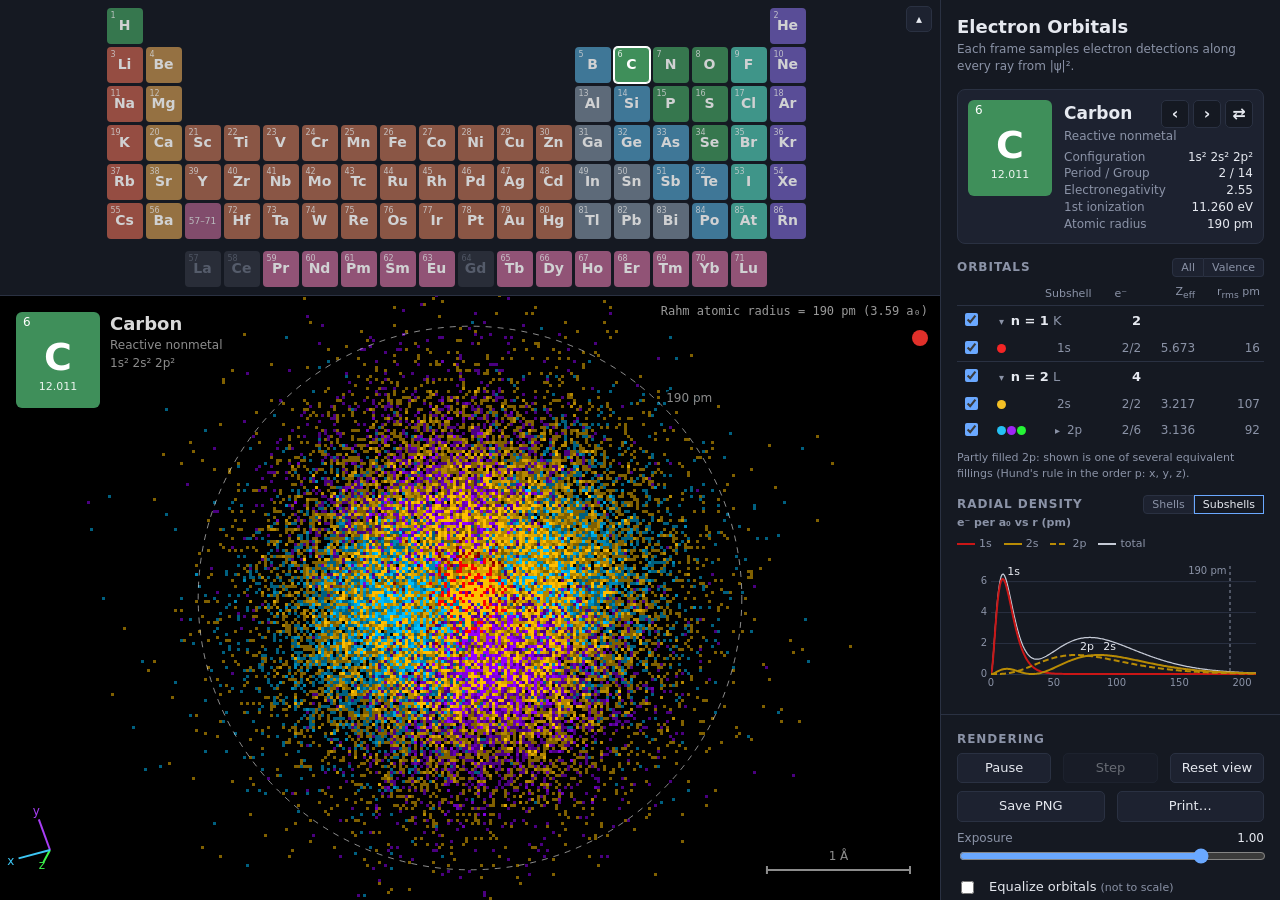
==== index.html @ 96d7a5a1 "Add a print page: the view on white, boxed, with notes space and details The Print… button (or p) op" ====
<!DOCTYPE html>
<html lang="en">
<head>
  <meta charset="utf-8">
  <meta name="viewport" content="width=device-width, initial-scale=1">
  <title>Electron Orbitals</title>
  <link rel="stylesheet" href="css/categories.css">
  <link rel="stylesheet" href="css/style.css">
</head>
<body>
  <main id="stage">
    <nav id="ptable" class="ptable" aria-label="Periodic table"></nav>
    <div id="recbar" class="recbar" hidden aria-label="Video rendering"></div>
    <div id="view">
      <canvas id="gl"></canvas>
      <canvas id="overlay"></canvas>
      <button id="rec-dot" class="rec-dot" title="Render a video" aria-label="Render a video" aria-pressed="false"></button>
      <div id="error" hidden></div>
    </div>
  </main>

  <aside id="panel">
    <header>
      <h1>Electron Orbitals</h1>
      <p class="sub">Each frame samples electron detections along every ray from |ψ|².</p>
    </header>

    <section id="element-card" class="card"></section>

    <section>
      <div class="h2-row">
        <h2>Orbitals</h2>
        <div class="seg">
          <button id="show-all" title="Show every orbital">All</button>
          <button id="show-valence" title="Show only the outer shell (and an open d subshell)">Valence</button>
        </div>
      </div>
      <table id="legend">
        <thead>
          <tr><th></th><th></th><th>Subshell</th><th>e⁻</th><th class="num">Z<sub>eff</sub></th><th class="num" title="RMS radius √⟨r²⟩">r<sub>rms</sub> pm</th></tr>
        </thead>
        <tbody></tbody>
      </table>
      <p id="fill-note" class="note" hidden></p>
    </section>

    <section>
      <div class="h2-row">
        <h2>Radial density <span class="h2-unit">e⁻ per a₀ vs r (pm)</span></h2>
        <div class="seg">
          <button id="radial-shells" title="One curve per shell n">Shells</button>
          <button id="radial-subshells" title="One curve per subshell">Subshells</button>
          <button id="radial-compare" title="Total radial density of both atoms" hidden>A vs B</button>
        </div>
      </div>
      <div id="radial-legend" class="radial-legend"></div>
      <div class="radial-wrap">
        <canvas id="radial" role="img"
                aria-label="Radial electron density of each subshell and the total versus distance from the nucleus"></canvas>
        <div id="radial-tip" class="radial-tip" hidden></div>
      </div>
    </section>

    <section class="controls">
      <h2>Rendering</h2>
      <div class="row buttons">
        <button id="pause">Pause</button>
        <button id="step">Step</button>
        <button id="reset-view">Reset view</button>
      </div>
      <div class="row buttons">
        <button id="save-png" title="Download the current frame (with the overlay if shown) as a PNG (s)">Save PNG</button>
        <button id="print-page" title="Open a printable page: this view on white, boxed, with space for notes and the element details (p)">Print…</button>
      </div>
      <label class="slider">
        <span>Exposure <output id="exposure-val"></output></span>
        <input id="exposure" type="range" min="0" max="100" step="0.5"
               title="Mean detections per pixel per frame (if the whole atom were in view)">
      </label>
      <label class="row" title="Scale each orbital so its peak expected count is the same. Brightens the outer orbitals relative to the dense 1s core (relative densities are no longer to scale).">
        <input type="checkbox" id="equalize"> Equalize orbitals <span class="hint">(not to scale)</span>
      </label>
      <label class="row" title="Use the same scale for every element (sized to the largest atom) so atom sizes can be compared.">
        <input type="checkbox" id="fixed-scale"> Fixed scale <span class="hint">(compare sizes)</span>
      </label>
      <label class="row" title="Show only the half of the electron cloud behind a plane through the nucleus, parallel to the screen (at double brightness). Rotate the atom to see its depth structure. (c)">
        <input type="checkbox" id="cut"> Cut away front half <span class="hint">(behind the nucleus)</span>
      </label>
      <div class="row" title="Nearest (default) shows only the orbital whose detection is nearest to you, like an opaque surface (with the cut-away: the cloud just behind the cut). Blend mixes the colours of every orbital detected along a line of sight. (n)">
        <span>Colour</span>
        <label><input type="radio" name="colourmode" value="nearest"> Nearest</label>
        <label><input type="radio" name="colourmode" value="blend"> Blend</label>
      </div>
      <label class="slider">
        <span>Counts for full brightness <output id="kmax-val"></output></span>
        <input id="kmax" type="range" min="1" max="20" step="0.5">
      </label>
      <label class="slider">
        <span>Tone gamma <output id="gamma-val"></output></span>
        <input id="gamma" type="range" min="0.2" max="1.5" step="0.05"
               title="brightness = (count / full)^gamma; lower lifts single detections">
      </label>
      <div class="row">
        <span>Background</span>
        <label><input type="radio" name="bgmode" value="dark"> Dark</label>
        <label><input type="radio" name="bgmode" value="white"> White</label>
      </div>
      <div class="row" title="Noise resolution. Full renders one sample per device pixel; Half renders at half resolution with crisp 2x2 grains. Auto drops resolution only if frames are slow.">
        <span>Resolution</span>
        <label><input type="radio" name="resmode" value="auto"> Auto</label>
        <label><input type="radio" name="resmode" value="full"> Full</label>
        <label><input type="radio" name="resmode" value="half"> Half</label>
      </div>
      <div id="perf" class="perf" aria-live="off"></div>
      <div class="row">
        <label title="seed = frame number"><input type="checkbox" id="debug-seed"> Debug seed</label>
        <label><input type="checkbox" id="show-overlay"> Overlay</label>
      </div>
    </section>

    <footer>
      <p>Drag to rotate · scroll to zoom · ←/→ change element · space pause · r reset · s save PNG · c cut away · n nearest / blend colour.
      Shift-click (or long-press) an element to compare it side by side.</p>
      <p>Hydrogen-like orbitals with Clementi–Raimondi Z<sub>eff</sub>; fixed orientation.</p>
      <p class="links">
        <a href="https://github.com/donniet/electron_orbitals_webgl#readme" target="_blank" rel="noopener">About, data sources and limits</a> ·
        <a href="https://github.com/donniet/electron_orbitals_webgl" target="_blank" rel="noopener">Source code</a> (AGPL-3.0)
      </p>
    </footer>
  </aside>

  <script type="module" src="js/main.js"></script>
</body>
</html>
---- css/categories.css ----
/* Periodic-table category colours, shared by the app and the print page.
   js/tile.js reads them (--cat-<slug>) to draw element tiles. */
:root {
  --cat-reactive-nonmetal: #3f8f5a;
  --cat-noble-gas: #6b5bb5;
  --cat-alkali-metal: #b55b4a;
  --cat-alkaline-earth-metal: #b5884a;
  --cat-metalloid: #4a8fb5;
  --cat-halogen: #4ab5a3;
  --cat-lanthanide: #b0628c;
  --cat-post-transition-metal: #6f7f8f;
  --cat-transition-metal: #a8664e;
}
---- css/style.css ----
/* Category colours (--cat-*) live in categories.css. */
:root {
  --bg: #0b0d12;
  --panel: #151922;
  --panel-2: #1d2230;
  --fg: #e6e9f0;
  --muted: #8b93a7;
  --accent: #6aa8ff;
  --border: #2a3142;
}

* { box-sizing: border-box; }

html, body {
  margin: 0;
  height: 100%;
  background: var(--bg);
  color: var(--fg);
  font: 14px/1.4 system-ui, -apple-system, "Segoe UI", sans-serif;
}

body {
  display: flex;
  overflow: hidden;
}

/* ---------------------------------------------------------------- stage */
#stage {
  flex: 1;
  min-width: 0;
  display: flex;
  flex-direction: column;
  background: var(--bg);
}
#view {
  position: relative;
  overflow: hidden;
  flex: 1;
  min-height: 0;
  background: #000;
}
body.mode-white #view { background: #fff; }

#view canvas {
  position: absolute;
  inset: 0;
  width: 100%;
  height: 100%;
  display: block;
}
#gl { cursor: grab; touch-action: none; }
#gl.dragging { cursor: grabbing; }
#overlay { pointer-events: none; }

#error {
  position: absolute;
  inset: 40% 10% auto;
  padding: 16px;
  background: #3a1d1d;
  border: 1px solid #a33;
  white-space: pre-wrap;
  font-family: ui-monospace, monospace;
}

/* ---------------------------------------------------------------- panel */
#panel {
  width: 340px;
  flex: none;
  overflow-y: auto;
  background: var(--panel);
  border-left: 1px solid var(--border);
  padding: 14px 16px;
  display: flex;
  flex-direction: column;
  gap: 14px;
}

h1 { font-size: 18px; margin: 0; }
h2 {
  font-size: 12px;
  text-transform: uppercase;
  letter-spacing: 0.08em;
  color: var(--muted);
  margin: 0 0 6px;
}
.sub { margin: 2px 0 0; color: var(--muted); font-size: 12px; }

footer { color: var(--muted); font-size: 11px; margin-top: auto; }
footer p { margin: 0 0 4px; }
footer a { color: var(--accent); }

/* Rendering controls, set apart from the physical data above by a
   full-width divider (bleeds through the panel's 16px side padding). */
.controls {
  border-top: 1px solid var(--border);
  margin: 4px -16px 0;
  padding: 16px 16px 0;
}

/* ---------------------------------------------------------------- recording */
/* Red dot over the view (top-right, below the radius label). It blinks while
   the recording controls are open and is hidden while a video renders. */
.rec-dot {
  position: absolute; top: 34px; right: 12px; z-index: 1;
  width: 16px; height: 16px; padding: 0;
  border: 0; border-radius: 50%;
  background: #e0302a; cursor: pointer;
}
.rec-dot:hover { transform: scale(1.15); }
.rec-dot:disabled { opacity: 0.35; cursor: not-allowed; transform: none; }
.rec-dot[hidden] { display: none; }
.rec-dot.blink { animation: rec-blink 1s steps(2, jump-none) infinite; }
@keyframes rec-blink { 50% { opacity: 0.25; } }
@media (prefers-reduced-motion: reduce) { .rec-dot.blink { animation: none; outline: 2px solid #e0302a; outline-offset: 2px; } }

/* Recording controls: take the periodic-table strip's place, at the height
   of the collapsed strip (set from JS: it depends on the layout). Compact
   controls wrap onto two rows where they fit; otherwise (.one-row, narrow
   screens) they stay on one row that scrolls sideways. */
.ptable[hidden] { display: none; }
.recbar {
  display: flex; flex-wrap: wrap; align-items: center; align-content: center; gap: 4px 14px;
  padding: 4px 10px; overflow: hidden;
  background: var(--panel); border-bottom: 1px solid var(--border);
  font-size: 12px;
}
.recbar > * { flex: none; }
.recbar.one-row { flex-wrap: nowrap; overflow-x: auto; overflow-y: hidden; white-space: nowrap; }
/* ...with the action buttons pinned to the right edge, so Record / Close /
   Cancel stay reachable while the other controls scroll beneath them. */
.recbar.one-row .rb-actions {
  position: sticky; right: -10px; z-index: 1;
  margin-right: -10px; padding: 0 10px 0 12px;
  background: linear-gradient(to right, transparent, var(--panel) 10px);
}
.recbar[hidden] { display: none; }
.recbar .rb-title { font-weight: 600; }
.recbar .rb-title::before { content: '●'; color: #e0302a; margin-right: 6px; }
.recbar .rb-field { display: flex; align-items: center; gap: 5px; }
.recbar .rb-field > span:first-child { color: var(--muted); }
.recbar .rb-radios { display: inline-flex; gap: 8px; align-items: center; }
.recbar .rb-radios input { margin: 0 2px 0 0; }
.recbar .rb-muted { color: var(--muted); }
.recbar .rb-warn { color: #f0a050; }
.recbar .rb-num { width: 4.5em; }
.recbar select, .recbar input[type=number] {
  background: var(--panel-2); color: var(--fg); border: 1px solid var(--border);
  border-radius: 4px; padding: 1px 3px; font: inherit;
}
.recbar .rb-actions { display: inline-flex; gap: 6px; margin-left: auto; }
.recbar button, .recbar .rb-download {
  background: var(--panel-2); color: var(--fg); border: 1px solid var(--border);
  border-radius: 5px; padding: 2px 9px; font: inherit; cursor: pointer; text-decoration: none;
}
.recbar button:hover:not(:disabled), .recbar .rb-download:hover { border-color: var(--accent); }
.recbar button:disabled { opacity: 0.4; cursor: default; }
.recbar .rb-primary { border-color: var(--accent); }
.recbar progress { flex: 1 1 auto; min-width: 120px; height: 10px; accent-color: #e0302a; }

/* ---------------------------------------------------------------- periodic table */
.ptable {
  display: grid;
  grid-template-columns: repeat(18, minmax(0, 36px));
  justify-content: center;
  gap: 3px;
  padding: 8px 40px 8px 12px;
  position: relative;
  border-bottom: 1px solid var(--border);
  background: var(--panel);
}
.pt-cell {
  position: relative;
  aspect-ratio: 1;
  border: 1px solid transparent;
  border-radius: 4px;
  color: #fff;
  cursor: pointer;
  padding: 0;
  font: inherit;
  opacity: 0.8;
}
.pt-cell:hover { opacity: 1; }
.pt-cell.active { opacity: 1; border-color: #fff; box-shadow: 0 0 0 1px #fff; }
.pt-cell.second { opacity: 1; border: 1px dashed #fff; }   /* side-by-side comparison atom */
.pt-cell[data-badge]::after {               /* A / B badges while comparing */
  content: attr(data-badge);
  position: absolute; top: -6px; right: -6px; z-index: 1;
  width: 14px; height: 14px; border-radius: 50%;
  background: #fff; color: #111;
  font: 700 9px/14px system-ui, sans-serif; text-align: center;
}
.pt-cell { -webkit-touch-callout: none; user-select: none; -webkit-user-select: none; }
.ptable.picking .pt-cell:not(.unsupported):not(.peek):not(.active) { outline: 1px solid var(--accent); }
.pick-hint {
  position: absolute; top: 6px; right: 40px;
  padding: 3px 8px; border-radius: 4px;
  background: var(--accent); color: #0b0d12; font: 600 11px system-ui, sans-serif;
  pointer-events: none;
}
.pick-hint[hidden] { display: none; }
.stepper .step.on { border-color: var(--accent); color: var(--accent); }
/* comparison card */
.card.cmp { display: block; }
.cmp-head { display: flex; align-items: flex-start; gap: 10px; }
.cmp-atom { position: relative; flex: 1; min-width: 0; display: flex; flex-direction: column; gap: 2px; }
.cmp-atom .badge {
  position: absolute; top: -6px; left: 42px; width: 16px; height: 16px; border-radius: 50%;
  background: #fff; color: #111; font: 700 10px/16px system-ui, sans-serif; text-align: center;
}
.cmp-name { font-weight: 600; font-size: 14px; }
.cmp-actions { flex-wrap: wrap; justify-content: flex-end; max-width: 64px; }
.cmp-table { width: 100%; border-collapse: collapse; font-size: 12px; margin-top: 8px; }
.cmp-table th { color: var(--muted); font-weight: 400; text-align: left; padding: 2px 4px 2px 0; }
.cmp-table thead th { font-weight: 600; color: var(--fg); }
.cmp-table td { padding: 2px 4px; text-align: right; }
.pt-cell[hidden] { display: none; }
/* Collapsed table: neighbouring rows as thin, faded slivers (click expands). */
.pt-cell.peek {
  aspect-ratio: auto;
  height: 7px;
  opacity: 0.3;
  border-radius: 2px;
  box-shadow: none;
  border-color: transparent;
  margin-top: 0;
}
.pt-cell.peek > span { display: none; }
.pt-cell.peek:hover { opacity: 0.6; }
.pt-cell.f-row { margin-top: 6px; }
.ptable.collapsed .pt-cell.f-row { margin-top: 0; }
.pt-marker { display: flex; align-items: center; justify-content: center; cursor: default; opacity: 0.7; }
.pt-marker .pt-sym { font-size: 9px; font-weight: 500; }
#ptable-toggle {
  position: absolute; top: 6px; right: 8px;
  width: 26px; height: 26px; padding: 0;
  background: var(--panel-2); color: var(--fg);
  border: 1px solid var(--border); border-radius: 5px;
  font: 12px/1 system-ui, sans-serif; cursor: pointer;
}
#ptable-toggle:hover { border-color: var(--accent); }
/* Elements the model can't represent (see data/elements.json unsupportedReason). */
.pt-cell.unsupported {
  background: #3a3f4b;
  color: #8b93a7;
  opacity: 0.55;
  cursor: not-allowed;
}
.pt-z { position: absolute; top: 1px; left: 3px; font-size: 8px; opacity: 0.85; }
.pt-sym { font-weight: 600; font-size: 14px; }

.cat-reactive-nonmetal { background: var(--cat-reactive-nonmetal); }
.cat-noble-gas { background: var(--cat-noble-gas); }
.cat-alkali-metal { background: var(--cat-alkali-metal); }
.cat-alkaline-earth-metal { background: var(--cat-alkaline-earth-metal); }
.cat-metalloid { background: var(--cat-metalloid); }
.cat-halogen { background: var(--cat-halogen); }
.cat-lanthanide { background: var(--cat-lanthanide); }
.cat-post-transition-metal { background: var(--cat-post-transition-metal); }
.cat-transition-metal { background: var(--cat-transition-metal); }

/* ---------------------------------------------------------------- element card */
.card {
  display: flex;
  gap: 12px;
  background: var(--panel-2);
  border: 1px solid var(--border);
  border-radius: 8px;
  padding: 10px;
}
.card-symbol {
  width: 84px;
  height: 96px;
  flex: none;
  display: block;
}
.card-info { flex: 1; min-width: 0; }
.card-name { font-size: 17px; font-weight: 600; }
.card-name-row { display: flex; align-items: center; justify-content: space-between; gap: 6px; }
.stepper { display: flex; gap: 4px; flex: none; }
.stepper .step {
  width: 28px; height: 28px; padding: 0;
  background: var(--panel); color: var(--fg);
  border: 1px solid var(--border); border-radius: 5px;
  font: 600 16px/1 system-ui, sans-serif; cursor: pointer;
}
.stepper .step:hover:not(:disabled) { border-color: var(--accent); }
.stepper .step:disabled { opacity: 0.35; cursor: default; }
.card-cat { color: var(--muted); font-size: 12px; margin-bottom: 4px; }
.info-row { display: flex; justify-content: space-between; gap: 8px; font-size: 12px; }
.info-row .k { color: var(--muted); }

/* ---------------------------------------------------------------- legend */
.h2-row { display: flex; align-items: baseline; justify-content: space-between; }
.seg { display: flex; gap: 0; }
.seg button {
  background: var(--panel-2); color: var(--muted); border: 1px solid var(--border);
  font: 11px system-ui, sans-serif; padding: 2px 8px; cursor: pointer;
}
.seg button:first-child { border-radius: 4px 0 0 4px; }
.seg button:last-child { border-radius: 0 4px 4px 0; border-left: 0; }
.seg button:hover { color: var(--fg); border-color: var(--accent); }
.seg button.on { color: var(--fg); background: var(--panel); border-color: var(--accent); }
#legend .caret {
  background: none; border: 0; color: var(--muted); cursor: pointer;
  font-size: 10px; padding: 0 4px 0 0; width: 14px;
}
#legend tr.child td { font-size: 12px; }
#legend tr.shell td { border-top: 1px solid var(--border); padding-top: 4px; font-weight: 600; }
#legend .orb-label { white-space: nowrap; }
#legend tr.shell .shell-letter { color: var(--muted); font-weight: 400; }
#legend tr.sub .orb-label { padding-left: 12px; }
#legend tr.child .orb-label { padding-left: 30px; }
.note { color: var(--muted); font-size: 11px; margin: 6px 0 0; }
#legend .swatches { white-space: nowrap; }
#legend .swatches .swatch { width: 9px; height: 9px; margin-right: 1px; }
#legend { width: 100%; border-collapse: collapse; font-size: 13px; }
#legend th { font-weight: 500; color: var(--muted); text-align: left; font-size: 11px; }
#legend td, #legend th { padding: 3px 4px; }
#legend .num { text-align: right; font-variant-numeric: tabular-nums; }
#legend tr.empty { opacity: 0.35; }
#legend .pips { letter-spacing: -2px; }
.swatch {
  display: inline-block;
  width: 14px;
  height: 14px;
  border-radius: 50%;
  vertical-align: middle;
}

/* ---------------------------------------------------------------- radial inset */
.h2-unit { text-transform: none; letter-spacing: 0; font-size: 11px; margin-left: 6px; }
.h2-row .h2-unit { display: block; margin: 2px 0 0; }
.radial-legend { display: flex; gap: 12px; font-size: 11px; color: var(--muted); margin-bottom: 4px; }
.rl-item svg, .radial-tip svg { vertical-align: middle; margin-right: 4px; }
.radial-legend { flex-wrap: wrap; row-gap: 2px; }
.radial-wrap { position: relative; }
#radial { display: block; width: 100%; height: 140px; cursor: crosshair; }
.radial-tip {
  position: absolute;
  pointer-events: none;
  background: var(--panel-2);
  border: 1px solid var(--border);
  border-radius: 6px;
  padding: 5px 8px;
  font-size: 11px;
  color: var(--fg);
  white-space: nowrap;
  box-shadow: 0 4px 12px rgba(0, 0, 0, 0.4);
}
.radial-tip .tt-head { color: var(--muted); margin-bottom: 2px; }
.radial-tip b { font-weight: 500; margin-left: 10px; float: right; font-variant-numeric: tabular-nums; }

/* ---------------------------------------------------------------- controls */
.slider { display: block; margin-bottom: 8px; }
.perf { color: var(--muted); font: 11px ui-monospace, monospace; margin: -2px 0 8px; min-height: 1em; }
.slider span { display: flex; justify-content: space-between; font-size: 12px; color: var(--muted); }
.slider output { color: var(--fg); font-variant-numeric: tabular-nums; }
.slider input { width: 100%; accent-color: var(--accent); }
.row { display: flex; align-items: center; gap: 12px; margin-bottom: 8px; font-size: 13px; }
.row > span { color: var(--muted); font-size: 12px; }
.row .hint { color: var(--muted); font-size: 11px; margin-left: -8px; }
.buttons button {
  flex: 1;
  background: var(--panel-2);
  color: var(--fg);
  border: 1px solid var(--border);
  border-radius: 5px;
  padding: 5px 8px;
  font: inherit;
  cursor: pointer;
}
.buttons button:hover:not(:disabled) { border-color: var(--accent); }
.buttons button:disabled { opacity: 0.4; cursor: default; }
input[type=checkbox], input[type=radio] { accent-color: var(--accent); }

/* ---------------------------------------------------------------- portrait / narrow */
/* Stack the panel below the canvas; the stage stays pinned at the top while
   the panel scrolls underneath it. */
@media (orientation: portrait) and (max-width: 1024px), (max-width: 640px) {
  body {
    flex-direction: column;
    overflow-y: auto;
    height: auto;
    min-height: 100%;
  }
  #stage {
    position: sticky;
    top: 0;
    z-index: 2;
    flex: none;
  }
  #view {
    flex: none;
    height: min(100vw, 58svh);
  }
  #panel {
    width: auto;
    overflow: visible;
    border-left: 0;
    border-top: 1px solid var(--border);
  }
}

/* Compact strip on narrow or short screens. */
@media (orientation: portrait) and (max-width: 1024px), (max-width: 640px), (max-height: 520px) {
  .ptable {
    grid-template-columns: repeat(18, minmax(0, 26px));
    gap: 2px;
    padding: 6px 36px 6px 6px;
  }
  .pt-z { display: none; }
  .pt-sym { font-size: 11px; }
  .pt-cell { border-radius: 3px; }
}

/* Short screens (phones in landscape): smaller strip cells. */
@media (max-height: 520px) {
  .ptable { grid-template-columns: repeat(18, minmax(0, 22px)); padding: 4px 36px 4px 6px; }
  .pt-sym { font-size: 10px; }
}
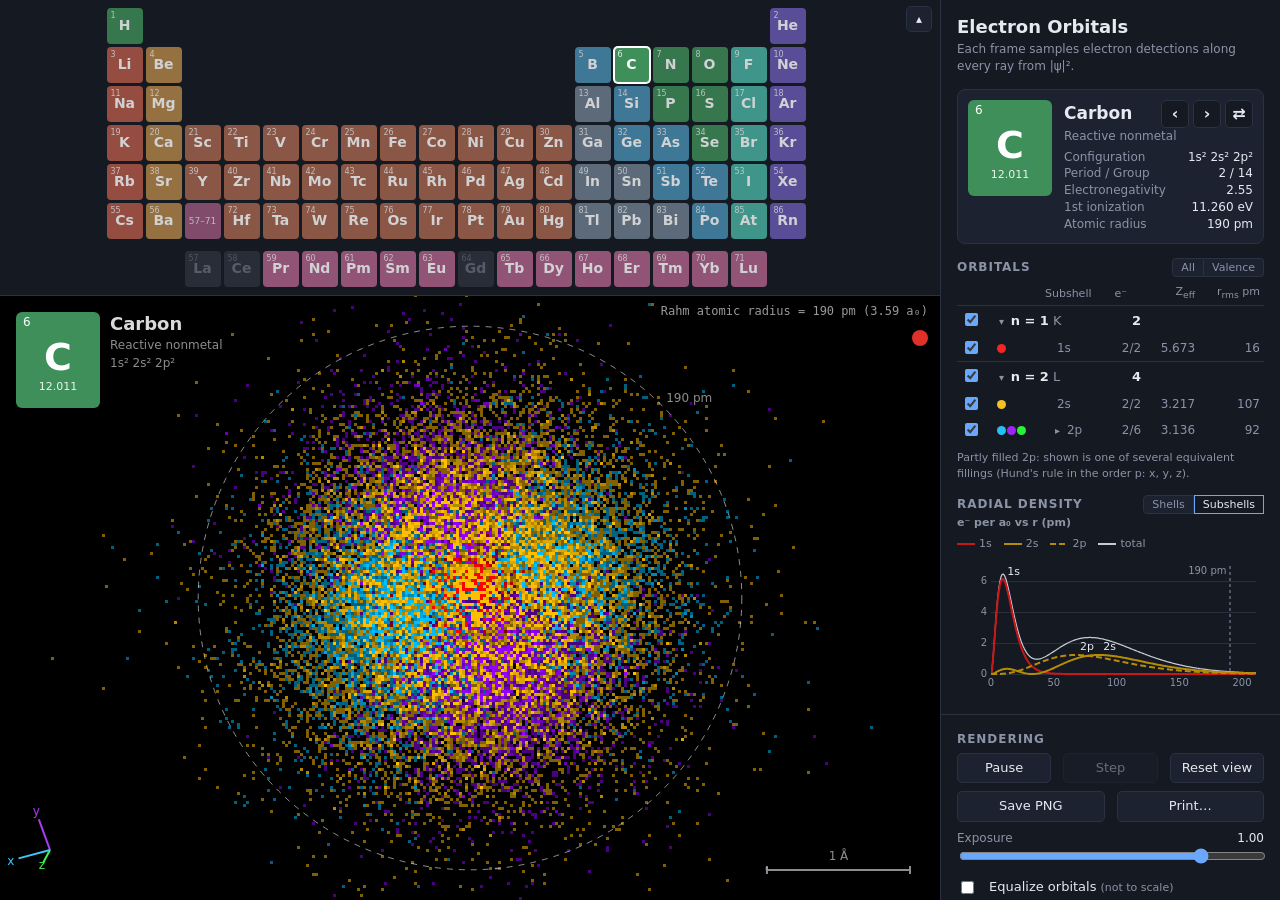
==== commit 0833d3ad: "spell check and code review" ====
--- a/index.html
+++ b/index.html
@@ -86,10 +86,10 @@
       <label class="row" title="Show only the half of the electron cloud behind a plane through the nucleus, parallel to the screen (at double brightness). Rotate the atom to see its depth structure. (c)">
         <input type="checkbox" id="cut"> Cut away front half <span class="hint">(behind the nucleus)</span>
       </label>
-      <div class="row" title="Nearest (default) shows only the orbital whose detection is nearest to you, like an opaque surface (with the cut-away: the cloud just behind the cut). Blend mixes the colours of every orbital detected along a line of sight. (n)">
-        <span>Colour</span>
-        <label><input type="radio" name="colourmode" value="nearest"> Nearest</label>
-        <label><input type="radio" name="colourmode" value="blend"> Blend</label>
+      <div class="row" title="Nearest (default) shows only the orbital whose detection is nearest to you, like an opaque surface (with the cut-away: the cloud just behind the cut). Blend mixes the colors of every orbital detected along a line of sight. (n)">
+        <span>Color</span>
+        <label><input type="radio" name="colormode" value="nearest"> Nearest</label>
+        <label><input type="radio" name="colormode" value="blend"> Blend</label>
       </div>
       <label class="slider">
         <span>Counts for full brightness <output id="kmax-val"></output></span>
@@ -119,7 +119,7 @@
     </section>
 
     <footer>
-      <p>Drag to rotate · scroll to zoom · ←/→ change element · space pause · r reset · s save PNG · c cut away · n nearest / blend colour.
+      <p>Drag to rotate · scroll to zoom · ←/→ change element · space pause · r reset · s save PNG · c cut away · n nearest / blend color.
       Shift-click (or long-press) an element to compare it side by side.</p>
       <p>Hydrogen-like orbitals with Clementi–Raimondi Z<sub>eff</sub>; fixed orientation.</p>
       <p class="links">
--- a/css/categories.css
+++ b/css/categories.css
@@ -1,4 +1,4 @@
-/* Periodic-table category colours, shared by the app and the print page.
+/* Periodic-table category colors, shared by the app and the print page.
    js/tile.js reads them (--cat-<slug>) to draw element tiles. */
 :root {
   --cat-reactive-nonmetal: #3f8f5a;
--- a/css/style.css
+++ b/css/style.css
@@ -1,4 +1,4 @@
-/* Category colours (--cat-*) live in categories.css. */
+/* Category colors (--cat-*) live in categories.css. */
 :root {
   --bg: #0b0d12;
   --panel: #151922;
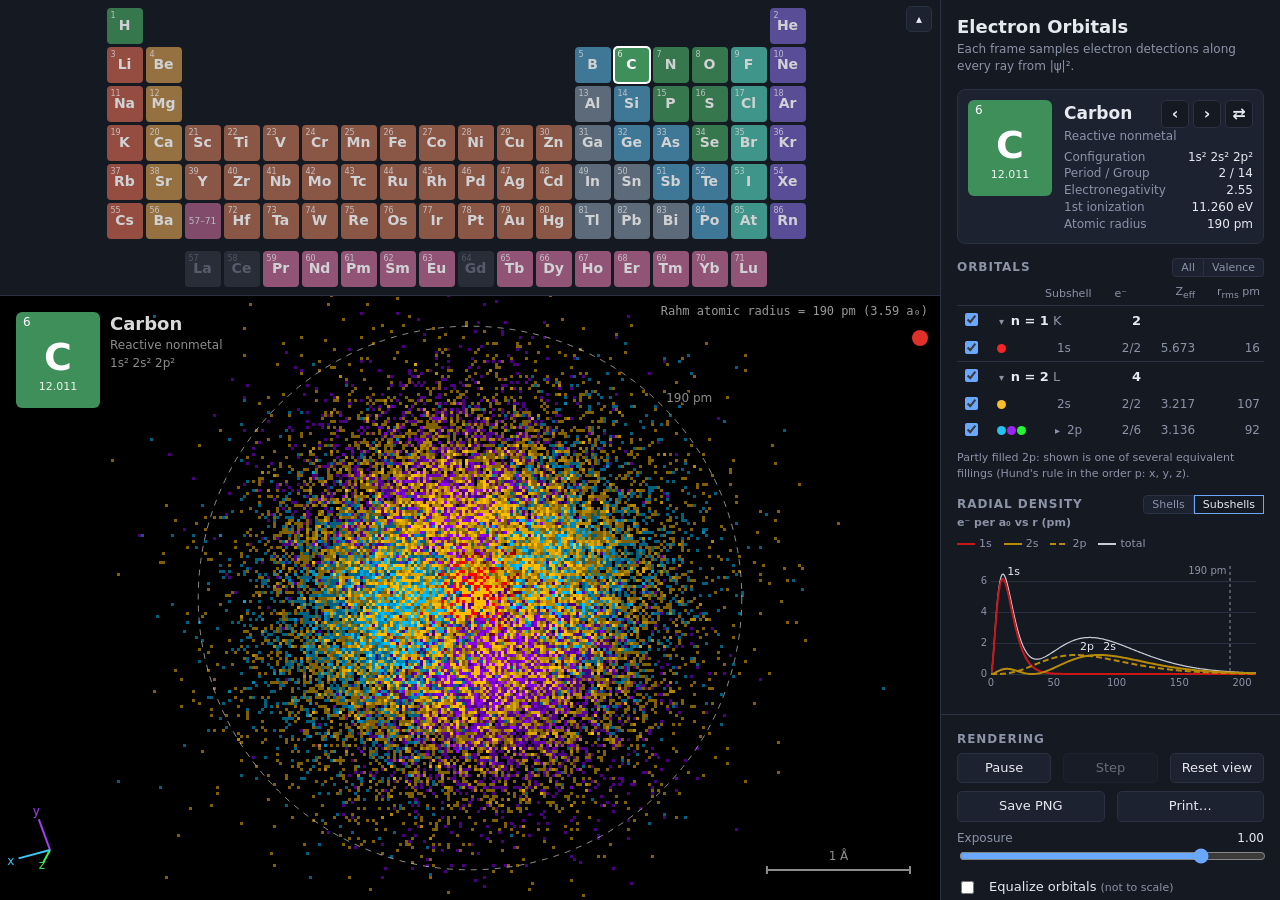
==== commit 44eb571b: "Momentum lines in the Rendering panel (Off / Local / Axis, key m) - index.html, js/ui.js: a "Momentu" ====
--- a/index.html
+++ b/index.html
@@ -91,6 +91,13 @@
         <label><input type="radio" name="colormode" value="nearest"> Nearest</label>
         <label><input type="radio" name="colormode" value="blend"> Blend</label>
       </div>
+      <div class="row" id="streak-row" title="Nearest color only. Draws each detection as a short line along the electron's momentum at that point: its local momentum spread, from the Wigner function (T = −½ ∇∇ ln|ψ|). Local: a random momentum with that spread. Axis: the spread's main axis. Lines have no arrow (+p and −p are equally likely); lengths are relative to each orbital's typical momentum. (m)">
+        <span>Momentum</span>
+        <label><input type="radio" name="streakmode" value="off"> Off</label>
+        <label><input type="radio" name="streakmode" value="local"> Local</label>
+        <label><input type="radio" name="streakmode" value="axis"> Axis</label>
+      </div>
+      <p id="streak-note" class="note" hidden>Momentum lines: the spread of momentum at each detection (Wigner function), relative to each orbital's typical momentum — what a momentum measurement there would tend to find, not a path. Where that spread is partly negative (near some nodes), only its positive part is drawn.</p>
       <label class="slider">
         <span>Counts for full brightness <output id="kmax-val"></output></span>
         <input id="kmax" type="range" min="1" max="20" step="0.5">
@@ -119,7 +126,7 @@
     </section>
 
     <footer>
-      <p>Drag to rotate · scroll to zoom · ←/→ change element · space pause · r reset · s save PNG · c cut away · n nearest / blend color.
+      <p>Drag to rotate · scroll to zoom · ←/→ change element · space pause · r reset · s save PNG · c cut away · n nearest / blend color · m momentum lines.
       Shift-click (or long-press) an element to compare it side by side.</p>
       <p>Hydrogen-like orbitals with Clementi–Raimondi Z<sub>eff</sub>; fixed orientation.</p>
       <p class="links">
--- a/css/style.css
+++ b/css/style.css
@@ -359,6 +359,7 @@
 .row { display: flex; align-items: center; gap: 12px; margin-bottom: 8px; font-size: 13px; }
 .row > span { color: var(--muted); font-size: 12px; }
 .row .hint { color: var(--muted); font-size: 11px; margin-left: -8px; }
+.row.disabled label { opacity: 0.45; }
 .buttons button {
   flex: 1;
   background: var(--panel-2);
@@ -418,3 +419,4 @@
   .ptable { grid-template-columns: repeat(18, minmax(0, 22px)); padding: 4px 36px 4px 6px; }
   .pt-sym { font-size: 10px; }
 }
+#streak-note { margin: -2px 0 10px; }
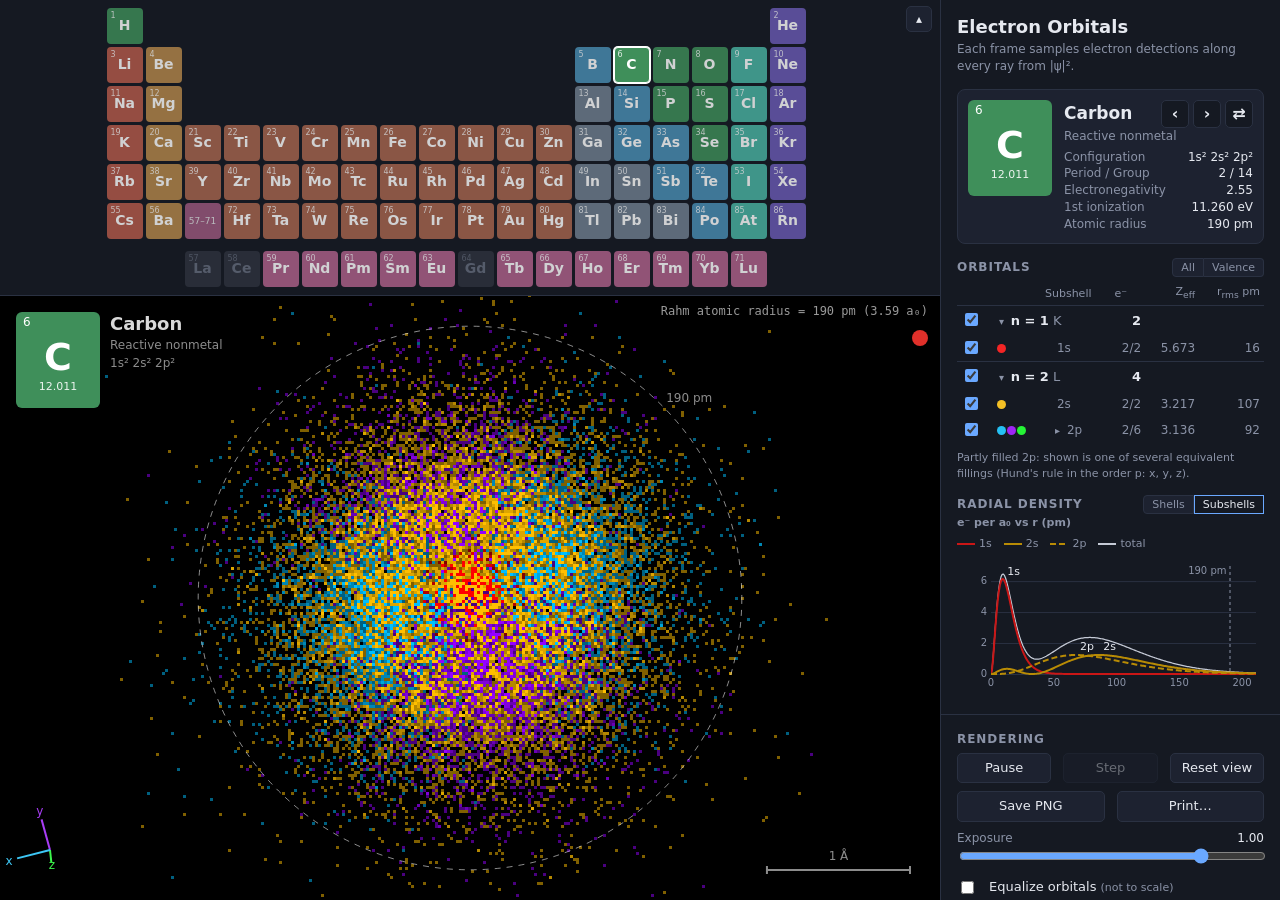
==== commit 3cf9e4ed: "Depth fog for nearest color (checkbox + strength, key f, ?fog=) In nearest color each pixel already " ====
--- a/index.html
+++ b/index.html
@@ -97,6 +97,11 @@
         <label><input type="radio" name="streakmode" value="local"> Local</label>
         <label><input type="radio" name="streakmode" value="axis"> Axis</label>
       </div>
+      <div class="row" id="fog-row" title="Nearest color only. Dims each detection by its depth: full brightness at the front of the atom (its atomic radius, or the cut plane), down to 1 − strength at the back. A visual cue for depth, not physics. Denser lines of sight tend to have nearer detections, so fog also brightens dense regions slightly. (f)">
+        <label><input type="checkbox" id="fog"> Depth fog</label>
+        <input id="fog-strength" type="range" min="0.1" max="1" step="0.05" aria-label="Depth fog strength">
+        <output id="fog-val"></output>
+      </div>
       <p id="streak-note" class="note" hidden>Momentum lines: the spread of momentum at each detection (Wigner function), relative to each orbital's typical momentum — what a momentum measurement there would tend to find, not a path. Where that spread is partly negative (near some nodes), only its positive part is drawn.</p>
       <label class="slider">
         <span>Counts for full brightness <output id="kmax-val"></output></span>
@@ -126,7 +131,7 @@
     </section>
 
     <footer>
-      <p>Drag to rotate · scroll to zoom · ←/→ change element · space pause · r reset · s save PNG · c cut away · n nearest / blend color · m momentum lines.
+      <p>Drag to rotate · scroll to zoom · ←/→ change element · space pause · r reset · s save PNG · c cut away · n nearest / blend color · m momentum lines · f depth fog.
       Shift-click (or long-press) an element to compare it side by side.</p>
       <p>Hydrogen-like orbitals with Clementi–Raimondi Z<sub>eff</sub>; fixed orientation.</p>
       <p class="links">
--- a/css/style.css
+++ b/css/style.css
@@ -420,3 +420,6 @@
   .pt-sym { font-size: 10px; }
 }
 #streak-note { margin: -2px 0 10px; }
+#fog-row input[type=range] { flex: 1; min-width: 0; }
+#fog-row output { min-width: 2.5em; text-align: right; font-size: 12px; color: var(--muted); }
+.row.disabled output, .row.disabled input[type=range] { opacity: 0.45; }
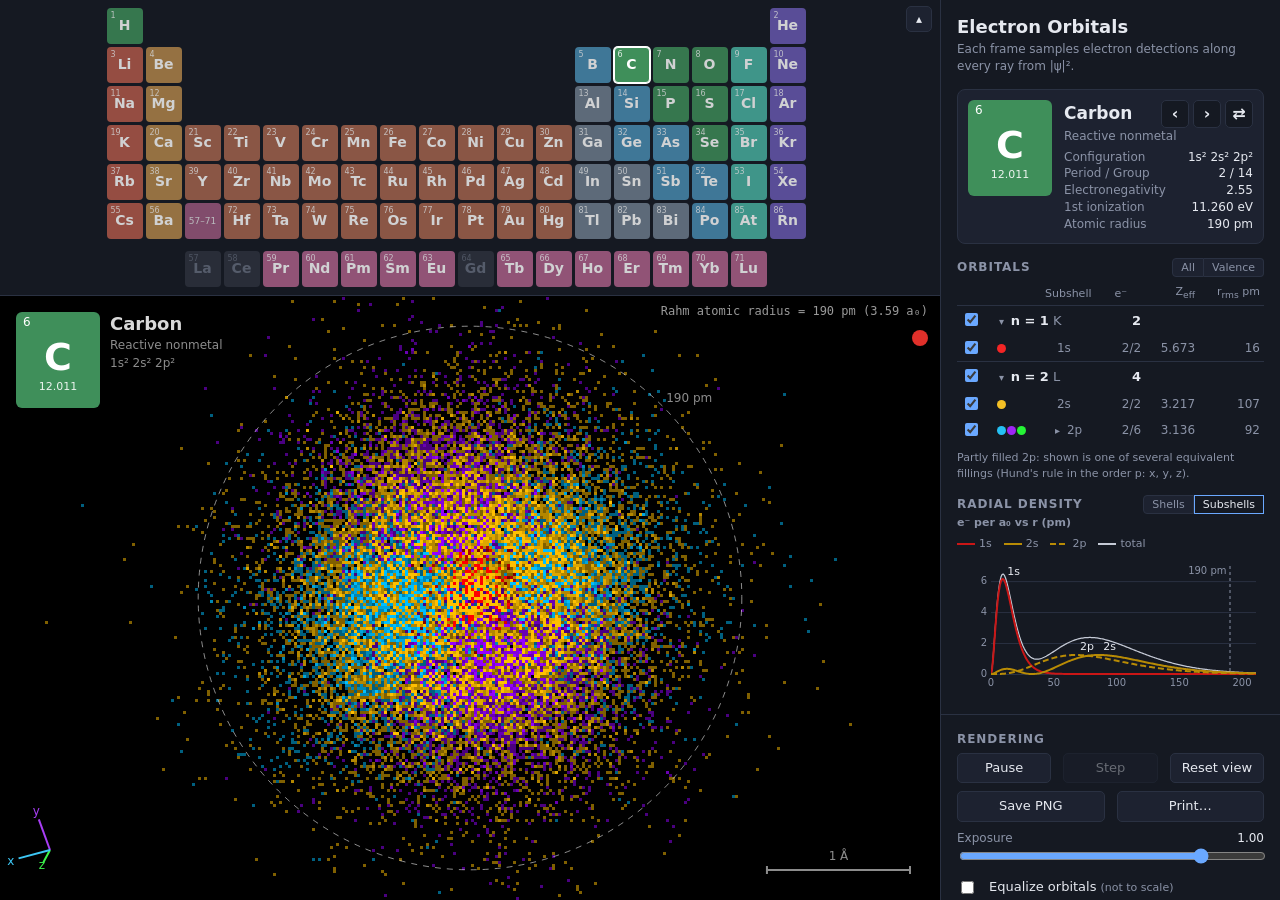
==== commit 0e2452c3: "Depth fog grows with distance squared Brightness is now 1 - strength d^2, d the distance behind the " ====
--- a/index.html
+++ b/index.html
@@ -97,7 +97,7 @@
         <label><input type="radio" name="streakmode" value="local"> Local</label>
         <label><input type="radio" name="streakmode" value="axis"> Axis</label>
       </div>
-      <div class="row" id="fog-row" title="Nearest color only. Dims each detection by its depth: full brightness at the front of the atom (its atomic radius, or the cut plane), down to 1 − strength at the back. A visual cue for depth, not physics. Denser lines of sight tend to have nearer detections, so fog also brightens dense regions slightly. (f)">
+      <div class="row" id="fog-row" title="Nearest color only. Dims each detection by its depth, growing with distance squared: full brightness at the front of the atom (its atomic radius, or the cut plane), down to 1 − strength at the back. A visual cue for depth, not physics. Denser lines of sight tend to have nearer detections, so fog also brightens dense regions slightly. (f)">
         <label><input type="checkbox" id="fog"> Depth fog</label>
         <input id="fog-strength" type="range" min="0.1" max="1" step="0.05" aria-label="Depth fog strength">
         <output id="fog-val"></output>
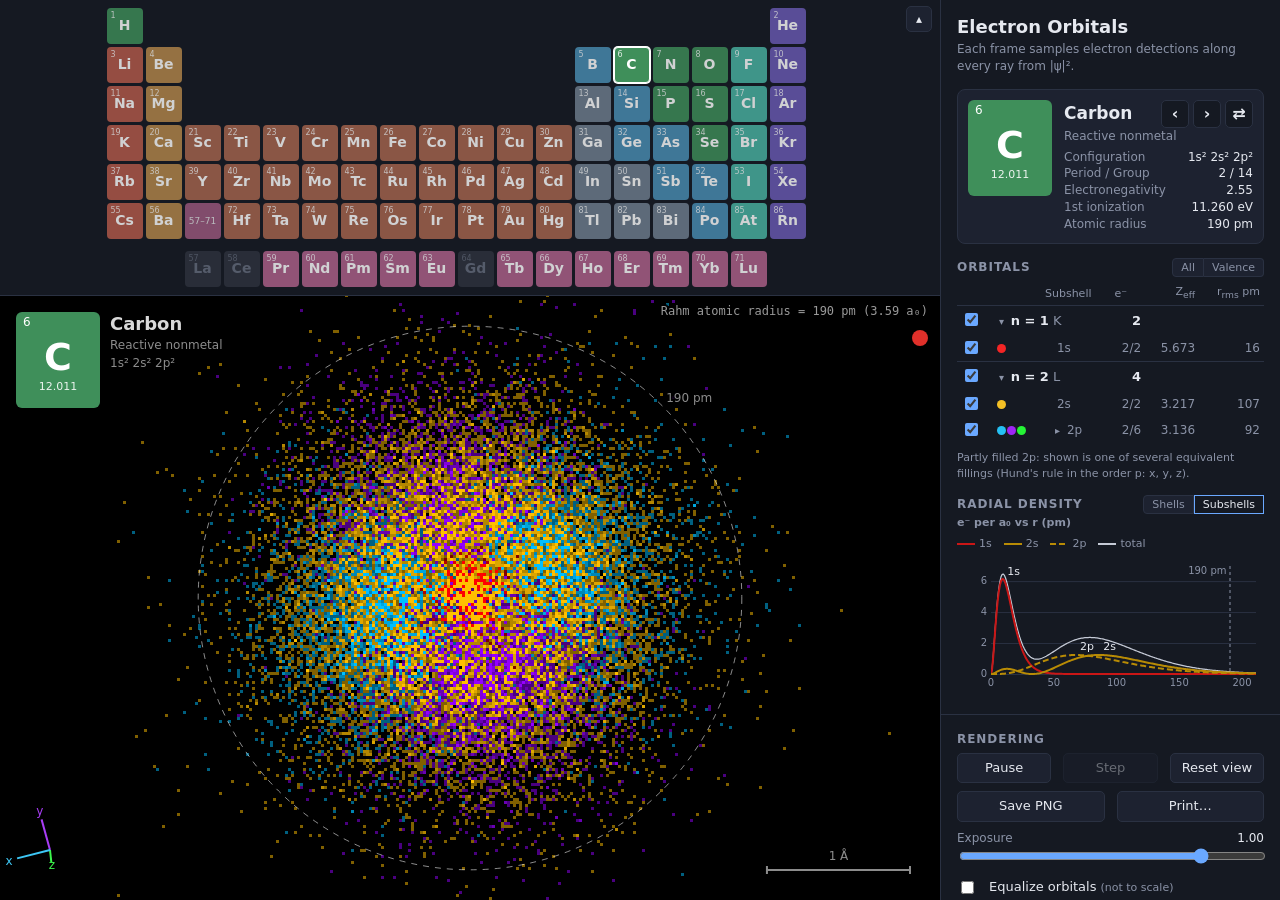
==== commit e568c271: "Depth fog: Gaussian falloff exp(-(3·strength·d)^2) The quadratic fog (1 - strength·d^2) stayed brigh" ====
--- a/index.html
+++ b/index.html
@@ -97,7 +97,7 @@
         <label><input type="radio" name="streakmode" value="local"> Local</label>
         <label><input type="radio" name="streakmode" value="axis"> Axis</label>
       </div>
-      <div class="row" id="fog-row" title="Nearest color only. Dims each detection by its depth, growing with distance squared: full brightness at the front of the atom (its atomic radius, or the cut plane), down to 1 − strength at the back. A visual cue for depth, not physics. Denser lines of sight tend to have nearer detections, so fog also brightens dense regions slightly. (f)">
+      <div class="row" id="fog-row" title="Nearest color only. Dims each detection by its depth, falling off with distance squared (Gaussian fog): full brightness at the front of the atom (its atomic radius, or the cut plane), fading toward the back; higher strength fades sooner. A visual cue for depth, not physics. Denser lines of sight tend to have nearer detections, so fog also brightens dense regions slightly. (f)">
         <label><input type="checkbox" id="fog"> Depth fog</label>
         <input id="fog-strength" type="range" min="0.1" max="1" step="0.05" aria-label="Depth fog strength">
         <output id="fog-val"></output>
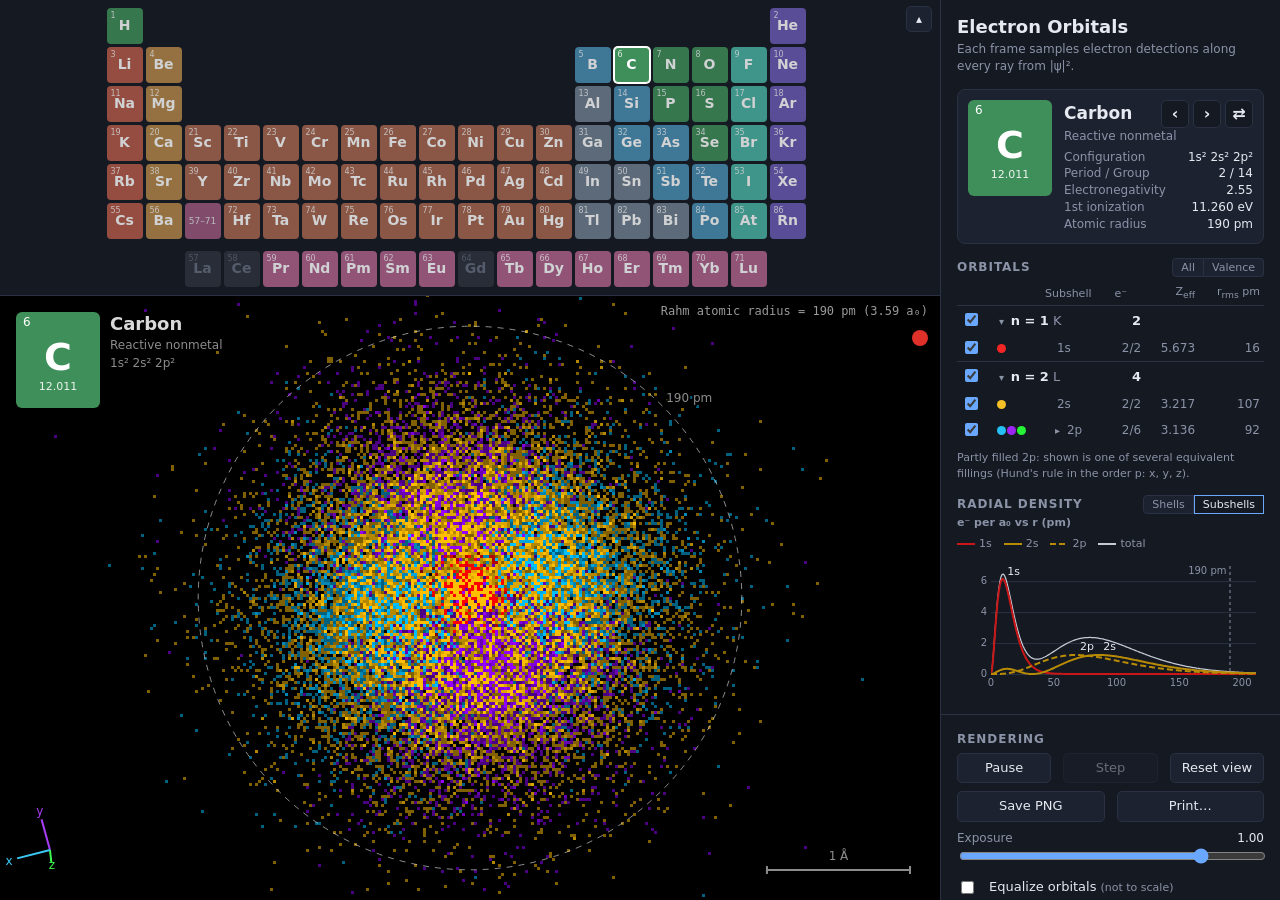
==== commit 07e34d5c: "Color palettes: Shape, Gray, Subshell (s p d f), Shell (n) A Palette menu in the Rendering panel (an" ====
--- a/index.html
+++ b/index.html
@@ -91,6 +91,15 @@
         <label><input type="radio" name="colormode" value="nearest"> Nearest</label>
         <label><input type="radio" name="colormode" value="blend"> Blend</label>
       </div>
+      <label class="row" title="What the colors show. Shape: each orbital's angular shape (p_x, p_y, p_z, …), inner shells paler. Gray: brightness only. Subshell: s red, p blue, d green, f violet, inner shells paler. Shell: the shell n, in the radial chart's colors.">
+        <span>Palette</span>
+        <select id="scheme">
+          <option value="shape">Shape</option>
+          <option value="gray">Gray</option>
+          <option value="subshell">Subshell (s p d f)</option>
+          <option value="shell">Shell (n)</option>
+        </select>
+      </label>
       <div class="row" id="streak-row" title="Nearest color only. Draws each detection as a short line along the electron's momentum at that point: its local momentum spread, from the Wigner function (T = −½ ∇∇ ln|ψ|). Local: a random momentum with that spread. Axis: the spread's main axis. Lines have no arrow (+p and −p are equally likely); lengths are relative to each orbital's typical momentum. (m)">
         <span>Momentum</span>
         <label><input type="radio" name="streakmode" value="off"> Off</label>
--- a/css/style.css
+++ b/css/style.css
@@ -143,7 +143,7 @@
 .recbar .rb-muted { color: var(--muted); }
 .recbar .rb-warn { color: #f0a050; }
 .recbar .rb-num { width: 4.5em; }
-.recbar select, .recbar input[type=number] {
+.recbar select, #scheme, .recbar input[type=number] {
   background: var(--panel-2); color: var(--fg); border: 1px solid var(--border);
   border-radius: 4px; padding: 1px 3px; font: inherit;
 }
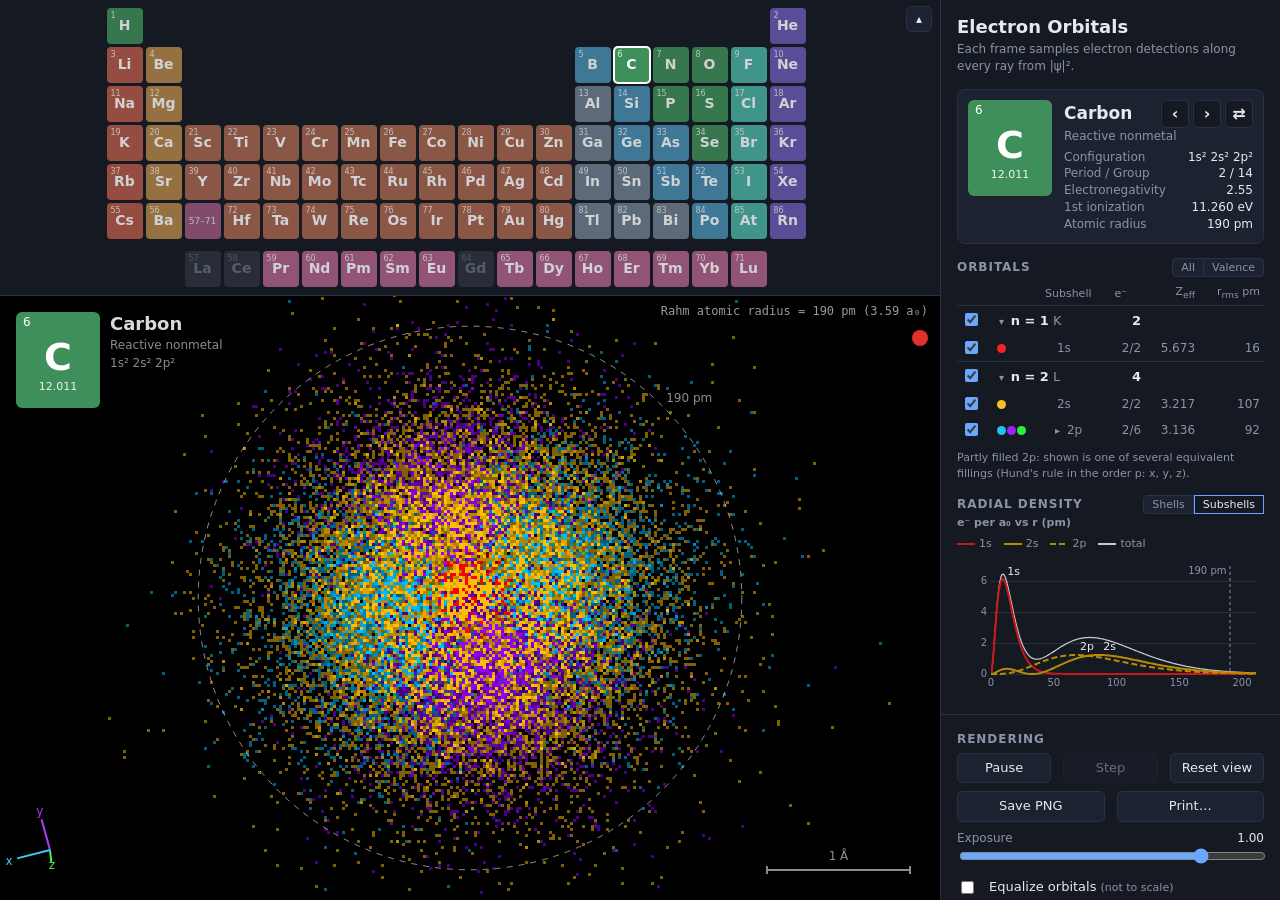
==== commit f128b196: "Palettes: Core / valence, Phase (sign of psi), Momentum (local) Phase two of the color palettes.  - " ====
--- a/index.html
+++ b/index.html
@@ -91,15 +91,20 @@
         <label><input type="radio" name="colormode" value="nearest"> Nearest</label>
         <label><input type="radio" name="colormode" value="blend"> Blend</label>
       </div>
-      <label class="row" title="What the colors show. Shape: each orbital's angular shape (p_x, p_y, p_z, …), inner shells paler. Gray: brightness only. Subshell: s red, p blue, d green, f violet, inner shells paler. Shell: the shell n, in the radial chart's colors.">
+      <label class="row" title="What the colors show. Shape: each orbital's angular shape (p_x, p_y, p_z, …), inner shells paler. Gray: brightness only. Subshell: s red, p blue, d green, f violet, inner shells paler. Shell: the shell n, in the radial chart's colors. Core / valence: inner electrons blue, valence amber. Nearest color only — Phase: the sign of the wavefunction at each detection (red +, blue −; which lobe is + is a convention, the pattern is not). Momentum: the local RMS momentum at each detection, slow blue to fast amber.">
         <span>Palette</span>
         <select id="scheme">
           <option value="shape">Shape</option>
           <option value="gray">Gray</option>
           <option value="subshell">Subshell (s p d f)</option>
           <option value="shell">Shell (n)</option>
+          <option value="valence">Core / valence</option>
+          <option value="phase">Phase (sign of ψ)</option>
+          <option value="momentum">Momentum (local)</option>
         </select>
       </label>
+      <div id="palette-key" class="palette-key" hidden></div>
+      <p id="palette-note" class="note" hidden>Phase and momentum color each detection, so they need Nearest color; Blend shows Shape.</p>
       <div class="row" id="streak-row" title="Nearest color only. Draws each detection as a short line along the electron's momentum at that point: its local momentum spread, from the Wigner function (T = −½ ∇∇ ln|ψ|). Local: a random momentum with that spread. Axis: the spread's main axis. Lines have no arrow (+p and −p are equally likely); lengths are relative to each orbital's typical momentum. (m)">
         <span>Momentum</span>
         <label><input type="radio" name="streakmode" value="off"> Off</label>
--- a/css/style.css
+++ b/css/style.css
@@ -421,5 +421,9 @@
 }
 #streak-note { margin: -2px 0 10px; }
 #fog-row input[type=range] { flex: 1; min-width: 0; }
+.palette-key { display: flex; flex-wrap: wrap; align-items: center; gap: 4px 12px; margin: -2px 0 8px; font-size: 12px; color: var(--muted); }
+.palette-key .chip { display: inline-block; width: 10px; height: 10px; border-radius: 50%; margin-right: 4px; vertical-align: -1px; }
+.palette-key .ramp { display: inline-block; width: 90px; height: 10px; border-radius: 5px; vertical-align: -1px; }
+#palette-note { margin: -2px 0 8px; }
 #fog-row output { min-width: 2.5em; text-align: right; font-size: 12px; color: var(--muted); }
 .row.disabled output, .row.disabled input[type=range] { opacity: 0.45; }
